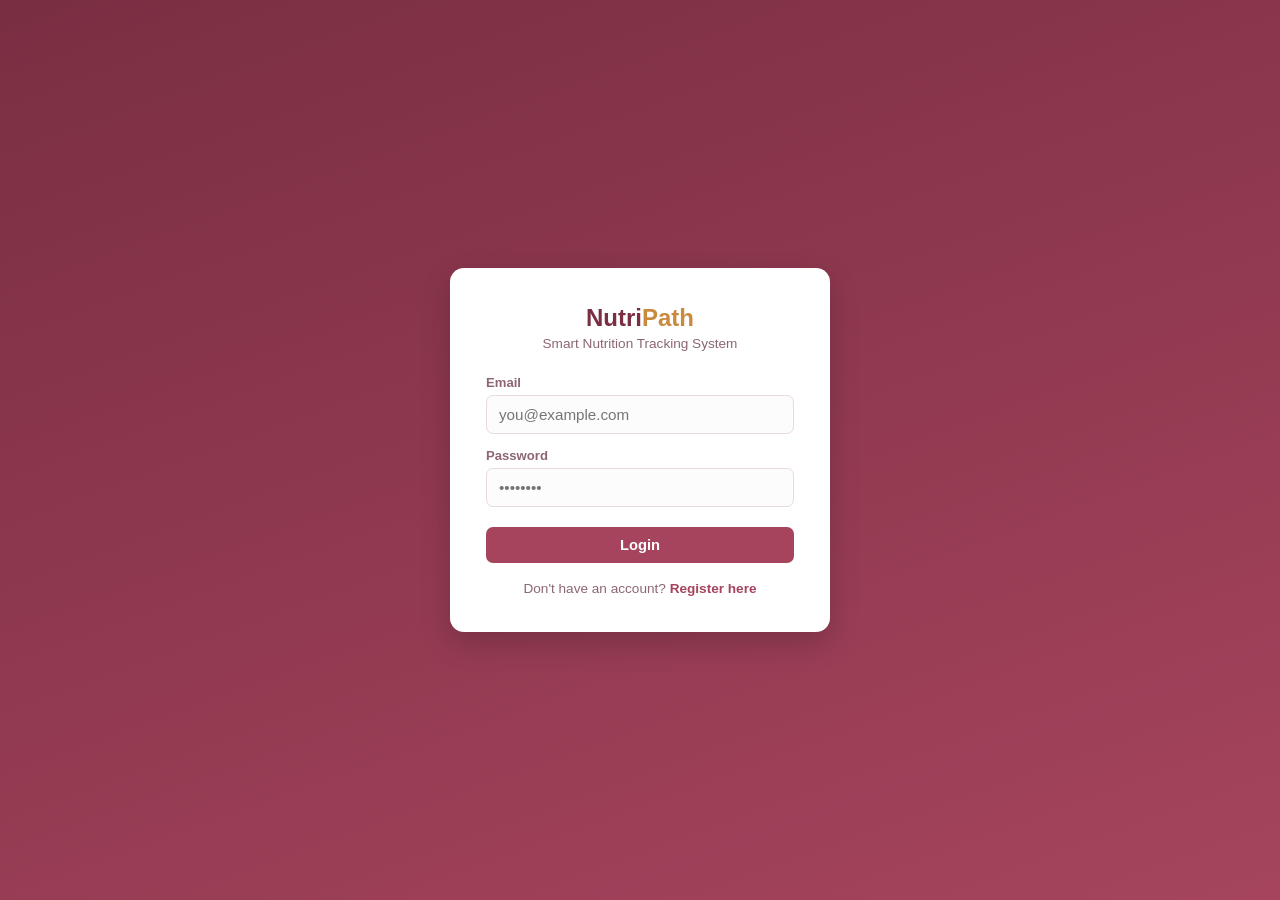
==== index.html @ 5bd1ca53 "Add files via upload" ====
<!DOCTYPE html>
<html lang="en">
<head>
<meta charset="UTF-8" />
<title>NutriPath — Login</title>
<link rel="stylesheet" href="css/style.css" />
</head>
<body>

<div class="auth-page">
  <div class="auth-card">
    <div class="logo">Nutri<span>Path</span></div>
    <div class="subtitle">Smart Nutrition Tracking System</div>

    <!-- LOGIN FORM -->
    <form id="loginForm">
      <label for="loginEmail">Email</label>
      <input type="email" id="loginEmail" required placeholder="you@example.com" />

      <label for="loginPassword">Password</label>
      <input type="password" id="loginPassword" required placeholder="••••••••" />

      <button type="submit" class="primary full-width">Login</button>
      <div id="loginError" class="error-msg"></div>
    </form>

    <div class="switch-link">
      Don't have an account? <a href="#" id="showRegister">Register here</a>
    </div>

    <!-- REGISTER FORM (hidden by default) -->
    <form id="registerForm" style="display:none;">
      <label for="regEmail">Email</label>
      <input type="email" id="regEmail" required placeholder="you@example.com" />

      <label for="regPassword">Password</label>
      <input type="password" id="regPassword" required placeholder="••••••••" />

      <label for="regRole">Role</label>
      <select id="regRole">
        <option value="USER">USER</option>
        <option value="ADMIN">ADMIN</option>
      </select>

      <button type="submit" class="primary full-width">Register</button>
      <div id="registerError" class="error-msg"></div>
      <div id="registerSuccess" class="success-msg"></div>
    </form>

    <div class="switch-link" id="backToLoginWrap" style="display:none;">
      Already have an account? <a href="#" id="showLogin">Login here</a>
    </div>
  </div>
</div>

<script src="js/api.js"></script>
<script>
  // If already logged in, go straight to dashboard
  if (isLoggedIn()) {
    window.location.href = "dashboard.html";
  }

  const loginForm = document.getElementById("loginForm");
  const registerForm = document.getElementById("registerForm");
  const showRegister = document.getElementById("showRegister");
  const showLogin = document.getElementById("showLogin");
  const backToLoginWrap = document.getElementById("backToLoginWrap");
  const switchLinkTop = document.querySelector(".switch-link");

  showRegister.addEventListener("click", (e) => {
    e.preventDefault();
    loginForm.style.display = "none";
    switchLinkTop.style.display = "none";
    registerForm.style.display = "block";
    backToLoginWrap.style.display = "block";
  });

  showLogin.addEventListener("click", (e) => {
    e.preventDefault();
    registerForm.style.display = "none";
    backToLoginWrap.style.display = "none";
    loginForm.style.display = "block";
    switchLinkTop.style.display = "block";
  });

  loginForm.addEventListener("submit", async (e) => {
    e.preventDefault();
    clearError("loginError");
    const email = document.getElementById("loginEmail").value.trim();
    const password = document.getElementById("loginPassword").value;

    try {
      const data = await apiCall("/auth/login", "POST", { email, password });
      const token = data.token;
      const role = decodeJwtRole(token) || "USER";
      saveSession(token, email, role);
      window.location.href = "dashboard.html";
    } catch (err) {
      showError("loginError", err.message);
    }
  });

  registerForm.addEventListener("submit", async (e) => {
    e.preventDefault();
    clearError("registerError");
    document.getElementById("registerSuccess").classList.remove("visible");

    const email = document.getElementById("regEmail").value.trim();
    const password = document.getElementById("regPassword").value;
    const role = document.getElementById("regRole").value;

    try {
      await apiCall("/auth/register", "POST", { email, password, role });
      const successEl = document.getElementById("registerSuccess");
      successEl.textContent = "Registration successful! You can now login.";
      successEl.classList.add("visible");
      registerForm.reset();
    } catch (err) {
      showError("registerError", err.message);
    }
  });
</script>
</body>
</html>
---- css/style.css ----
:root {
  --bg: #FAF1EE;
  --surface: #ffffff;
  --ink: #34191F;
  --muted: #8C6672;
  --primary: #A6445D;
  --primary-dark: #7A2E42;
  --accent: #C98A3E;
  --danger: #A6342F;
  --border: #EAD9DA;
  --radius: 10px;
}

* {
  box-sizing: border-box;
}

body {
  margin: 0;
  font-family: "Segoe UI", "Helvetica Neue", Arial, sans-serif;
  background: var(--bg);
  color: var(--ink);
}

.topbar {
  background: var(--primary-dark);
  color: white;
  padding: 14px 24px;
  display: flex;
  justify-content: space-between;
  align-items: center;
}

.topbar .brand {
  font-size: 1.25rem;
  font-weight: 700;
  letter-spacing: 0.02em;
}

.topbar .brand span {
  color: var(--accent);
}

.topbar .session-info {
  font-size: 0.85rem;
  color: #F2D9DD;
  display: flex;
  align-items: center;
  gap: 14px;
}

.topbar .role-badge {
  background: var(--accent);
  color: #2c1c05;
  padding: 2px 10px;
  border-radius: 999px;
  font-weight: 600;
  font-size: 0.75rem;
}

.topbar button {
  background: transparent;
  border: 1px solid #C68599;
  color: white;
  padding: 6px 14px;
  border-radius: 6px;
  cursor: pointer;
  font-size: 0.85rem;
}

.topbar button:hover {
  background: rgba(255, 255, 255, 0.1);
}

nav.tabs {
  display: flex;
  gap: 4px;
  background: var(--surface);
  padding: 0 24px;
  border-bottom: 1px solid var(--border);
  overflow-x: auto;
}

nav.tabs a {
  padding: 14px 16px;
  text-decoration: none;
  color: var(--muted);
  font-size: 0.92rem;
  font-weight: 600;
  border-bottom: 3px solid transparent;
  white-space: nowrap;
}

nav.tabs a.active {
  color: var(--primary-dark);
  border-bottom-color: var(--primary);
}

main {
  max-width: 960px;
  margin: 28px auto;
  padding: 0 20px 60px;
}

.card {
  background: var(--surface);
  border: 1px solid var(--border);
  border-radius: var(--radius);
  padding: 22px;
  margin-bottom: 20px;
}

h1, h2 {
  margin-top: 0;
}

h1 {
  font-size: 1.4rem;
}

h2 {
  font-size: 1.1rem;
  color: var(--primary-dark);
}

.auth-page {
  min-height: 100vh;
  display: flex;
  align-items: center;
  justify-content: center;
  background: linear-gradient(160deg, var(--primary-dark), var(--primary));
}

.auth-card {
  background: var(--surface);
  padding: 36px;
  border-radius: 14px;
  width: 100%;
  max-width: 380px;
  box-shadow: 0 12px 30px rgba(0, 0, 0, 0.18);
}

.auth-card .logo {
  text-align: center;
  font-size: 1.5rem;
  font-weight: 800;
  color: var(--primary-dark);
  margin-bottom: 4px;
}

.auth-card .logo span {
  color: var(--accent);
}

.auth-card .subtitle {
  text-align: center;
  color: var(--muted);
  font-size: 0.85rem;
  margin-bottom: 24px;
}

label {
  display: block;
  font-size: 0.82rem;
  font-weight: 600;
  color: var(--muted);
  margin-bottom: 5px;
  margin-top: 14px;
}

input, select {
  width: 100%;
  padding: 10px 12px;
  border: 1px solid var(--border);
  border-radius: 7px;
  font-size: 0.95rem;
  background: #fbfcfb;
}

input:focus, select:focus {
  outline: 2px solid var(--primary);
  outline-offset: 1px;
}

button.primary, .btn {
  background: var(--primary);
  color: white;
  border: none;
  padding: 10px 18px;
  border-radius: 7px;
  font-size: 0.92rem;
  font-weight: 600;
  cursor: pointer;
}

button.primary:hover, .btn:hover {
  background: var(--primary-dark);
}

button.primary:disabled {
  background: #CBA0AA;
  cursor: not-allowed;
}

.full-width {
  width: 100%;
  margin-top: 20px;
}

.switch-link {
  text-align: center;
  margin-top: 18px;
  font-size: 0.85rem;
  color: var(--muted);
}

.switch-link a {
  color: var(--primary);
  font-weight: 600;
  text-decoration: none;
}

.error-msg {
  display: none;
  background: #fbe9e5;
  color: var(--danger);
  border: 1px solid #f0c3b8;
  padding: 10px 12px;
  border-radius: 7px;
  font-size: 0.85rem;
  margin-top: 14px;
}

.error-msg.visible {
  display: block;
}

.success-msg {
  display: none;
  background: #F7EAE9;
  color: var(--primary-dark);
  border: 1px solid #E3B9C0;
  padding: 10px 12px;
  border-radius: 7px;
  font-size: 0.85rem;
  margin-top: 14px;
}

.success-msg.visible {
  display: block;
}

table {
  width: 100%;
  border-collapse: collapse;
  margin-top: 14px;
  font-size: 0.9rem;
}

th, td {
  text-align: left;
  padding: 10px 8px;
  border-bottom: 1px solid var(--border);
}

th {
  color: var(--muted);
  font-size: 0.78rem;
  text-transform: uppercase;
  letter-spacing: 0.03em;
}

tr:hover {
  background: #FBF2F0;
}

.row-actions button {
  border: none;
  background: none;
  cursor: pointer;
  font-size: 0.85rem;
  padding: 4px 8px;
  border-radius: 5px;
}

.row-actions .view-btn {
  color: var(--primary-dark);
}

.row-actions .delete-btn {
  color: var(--danger);
}

.row-actions button:hover {
  background: var(--bg);
}

.form-grid {
  display: grid;
  grid-template-columns: 1fr 1fr;
  gap: 0 16px;
}

.admin-only-note {
  font-size: 0.78rem;
  color: var(--muted);
  background: #F5E9E7;
  border: 1px dashed var(--border);
  padding: 8px 12px;
  border-radius: 7px;
  margin-top: 10px;
}

.empty-state {
  color: var(--muted);
  font-size: 0.88rem;
  padding: 18px 0;
  text-align: center;
}

.field-inline {
  display: flex;
  gap: 10px;
  align-items: flex-end;
  margin-top: 14px;
  flex-wrap: wrap;
}

.field-inline > div {
  flex: 1;
  min-width: 140px;
}
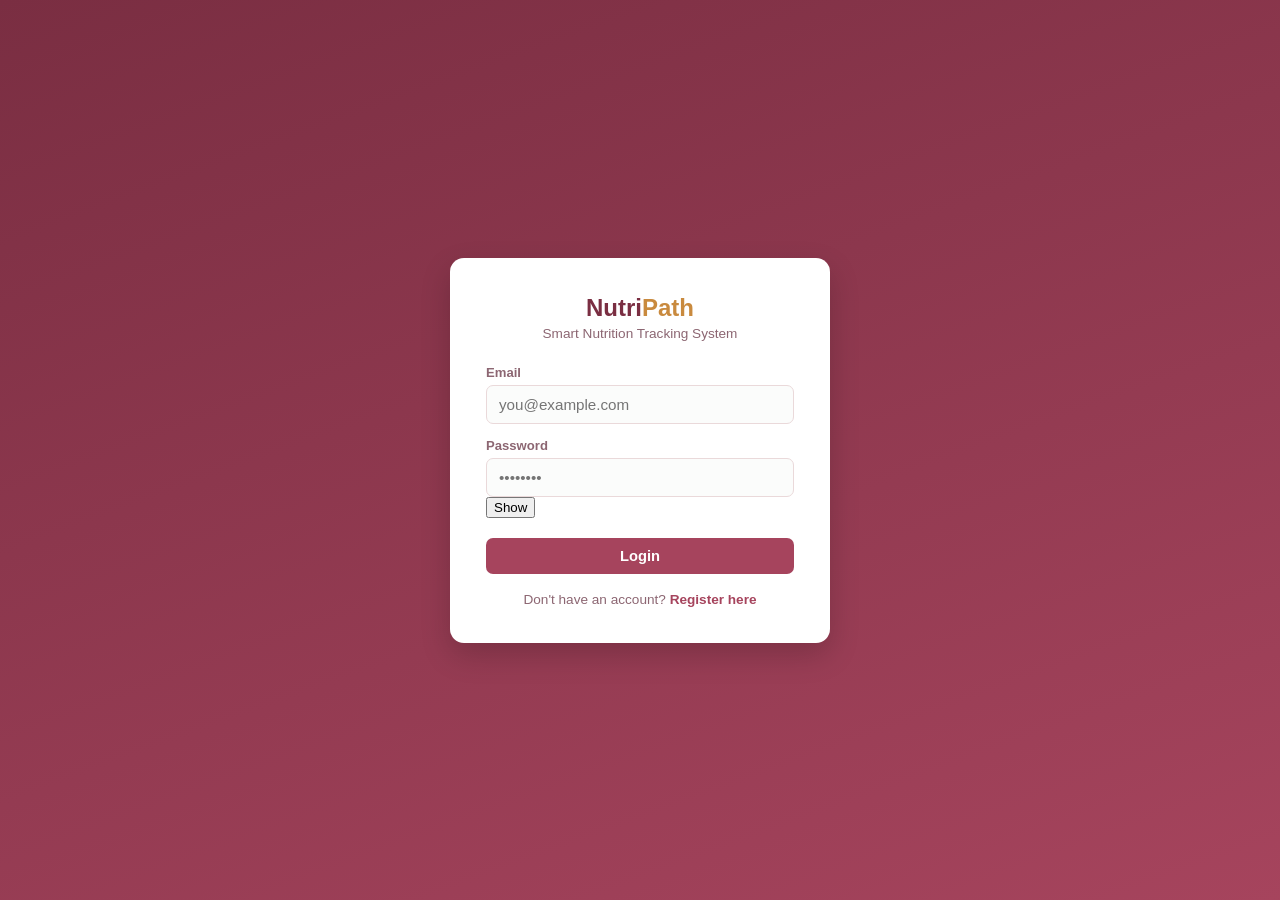
==== commit 233a76a4: "Update index.html" ====
--- a/index.html
+++ b/index.html
@@ -18,7 +18,10 @@
       <input type="email" id="loginEmail" required placeholder="you@example.com" />
 
       <label for="loginPassword">Password</label>
-      <input type="password" id="loginPassword" required placeholder="••••••••" />
+        <div class="password-wrap">
+          <input type="password" id="loginPassword" required placeholder="••••••••" />
+          <button type="button" class="toggle-pw" data-target="loginPassword">Show</button>
+        </div>
 
       <button type="submit" class="primary full-width">Login</button>
       <div id="loginError" class="error-msg"></div>
@@ -34,7 +37,10 @@
       <input type="email" id="regEmail" required placeholder="you@example.com" />
 
       <label for="regPassword">Password</label>
-      <input type="password" id="regPassword" required placeholder="••••••••" />
+         <div class="password-wrap">
+              <input type="password" id="regPassword" required placeholder="••••••••" />
+              <button type="button" class="toggle-pw" data-target="regPassword">Show</button>
+         </div>
 
       <label for="regRole">Role</label>
       <select id="regRole">
@@ -60,6 +66,18 @@
     window.location.href = "dashboard.html";
   }
 
+  document.querySelectorAll(".toggle-pw").forEach((btn) => {
+  btn.addEventListener("click", () => {
+    const input = document.getElementById(btn.getAttribute("data-target"));
+    if (input.type === "password") {
+      input.type = "text";
+      btn.textContent = "Hide";
+    } else {
+      input.type = "password";
+      btn.textContent = "Show";
+    }
+  });
+});
   const loginForm = document.getElementById("loginForm");
   const registerForm = document.getElementById("registerForm");
   const showRegister = document.getElementById("showRegister");
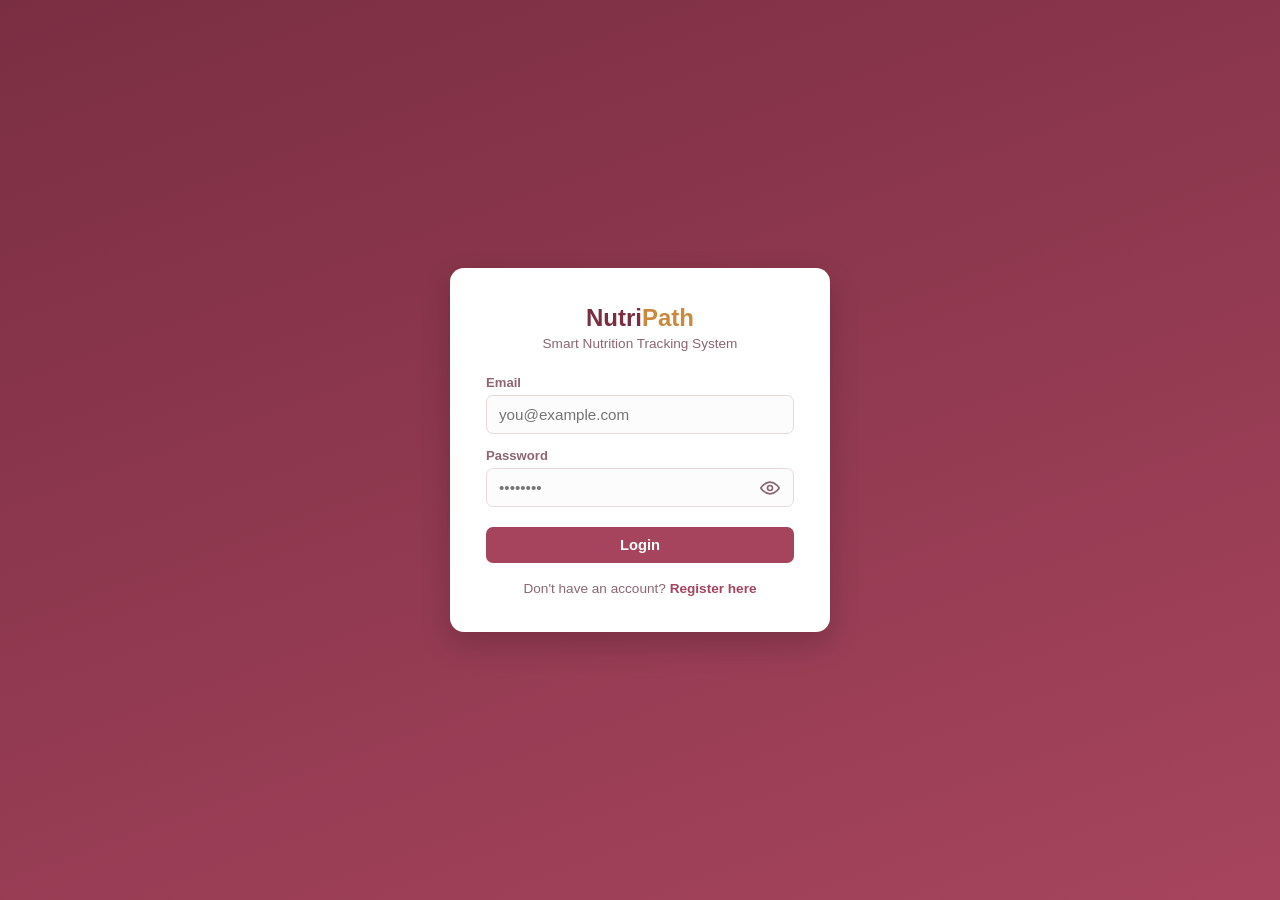
==== commit fed36370: "Update index.html" ====
--- a/index.html
+++ b/index.html
@@ -20,7 +20,12 @@
       <label for="loginPassword">Password</label>
         <div class="password-wrap">
           <input type="password" id="loginPassword" required placeholder="••••••••" />
-          <button type="button" class="toggle-pw" data-target="loginPassword">Show</button>
+          <button type="button" class="toggle-pw" data-target="loginPassword" aria-label="Show password">
+            <svg class="eye-icon" viewBox="0 0 24 24" fill="none" stroke="currentColor" stroke-width="2">
+             <path d="M1 12s4-7 11-7 11 7 11 7-4 7-11 7-11-7-11-7z"/>
+             <circle cx="12" cy="12" r="3"/>
+          </svg>
+        </button>
         </div>
 
       <button type="submit" class="primary full-width">Login</button>
@@ -39,7 +44,12 @@
       <label for="regPassword">Password</label>
          <div class="password-wrap">
               <input type="password" id="regPassword" required placeholder="••••••••" />
-              <button type="button" class="toggle-pw" data-target="regPassword">Show</button>
+              <button type="button" class="toggle-pw" data-target="regPassword" aria-label="Show password">
+                  <svg class="eye-icon" viewBox="0 0 24 24" fill="none" stroke="currentColor" stroke-width="2">
+                    <path d="M1 12s4-7 11-7 11 7 11 7-4 7-11 7-11-7-11-7z"/>
+                    <circle cx="12" cy="12" r="3"/>
+                  </svg>
+                </button>
          </div>
 
       <label for="regRole">Role</label>
@@ -71,10 +81,10 @@
     const input = document.getElementById(btn.getAttribute("data-target"));
     if (input.type === "password") {
       input.type = "text";
-      btn.textContent = "Hide";
+      btn.classList.add("pw-visible");
     } else {
       input.type = "password";
-      btn.textContent = "Show";
+      btn.classList.remove("pw-visible");
     }
   });
 });
--- a/css/style.css
+++ b/css/style.css
@@ -176,6 +176,41 @@
   font-size: 0.95rem;
   background: #fbfcfb;
 }
+.toggle-pw {
+  position: absolute;
+  right: 10px;
+  top: 50%;
+  transform: translateY(-50%);
+  background: none;
+  border: none;
+  color: var(--muted);
+  cursor: pointer;
+  padding: 4px;
+  display: flex;
+  align-items: center;
+  justify-content: center;
+}
+
+.toggle-pw:hover {
+  color: var(--primary);
+}
+
+.toggle-pw.pw-visible {
+  color: var(--primary);
+}
+
+.eye-icon {
+  width: 20px;
+  height: 20px;
+}
+
+.password-wrap {
+  position: relative;
+}
+.password-wrap input {
+  padding-right: 60px;
+}
+
 
 input:focus, select:focus {
   outline: 2px solid var(--primary);
